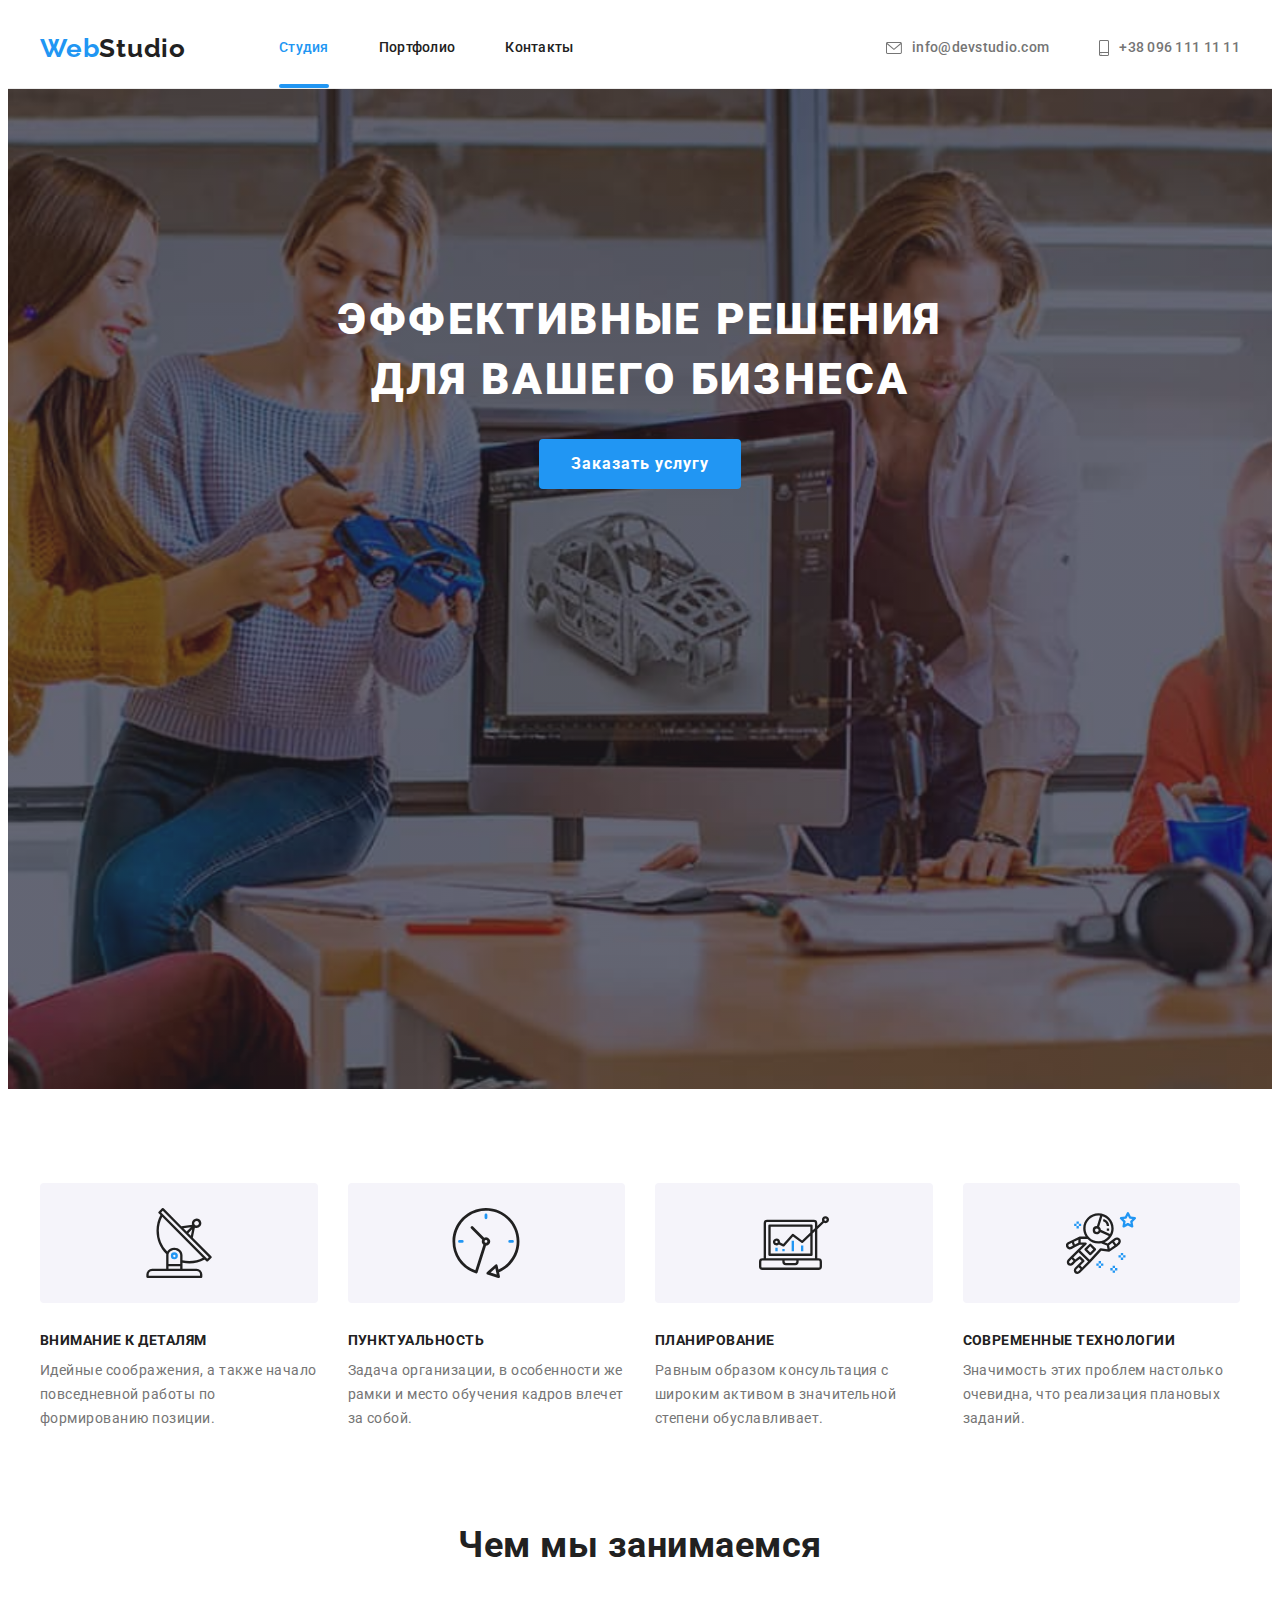
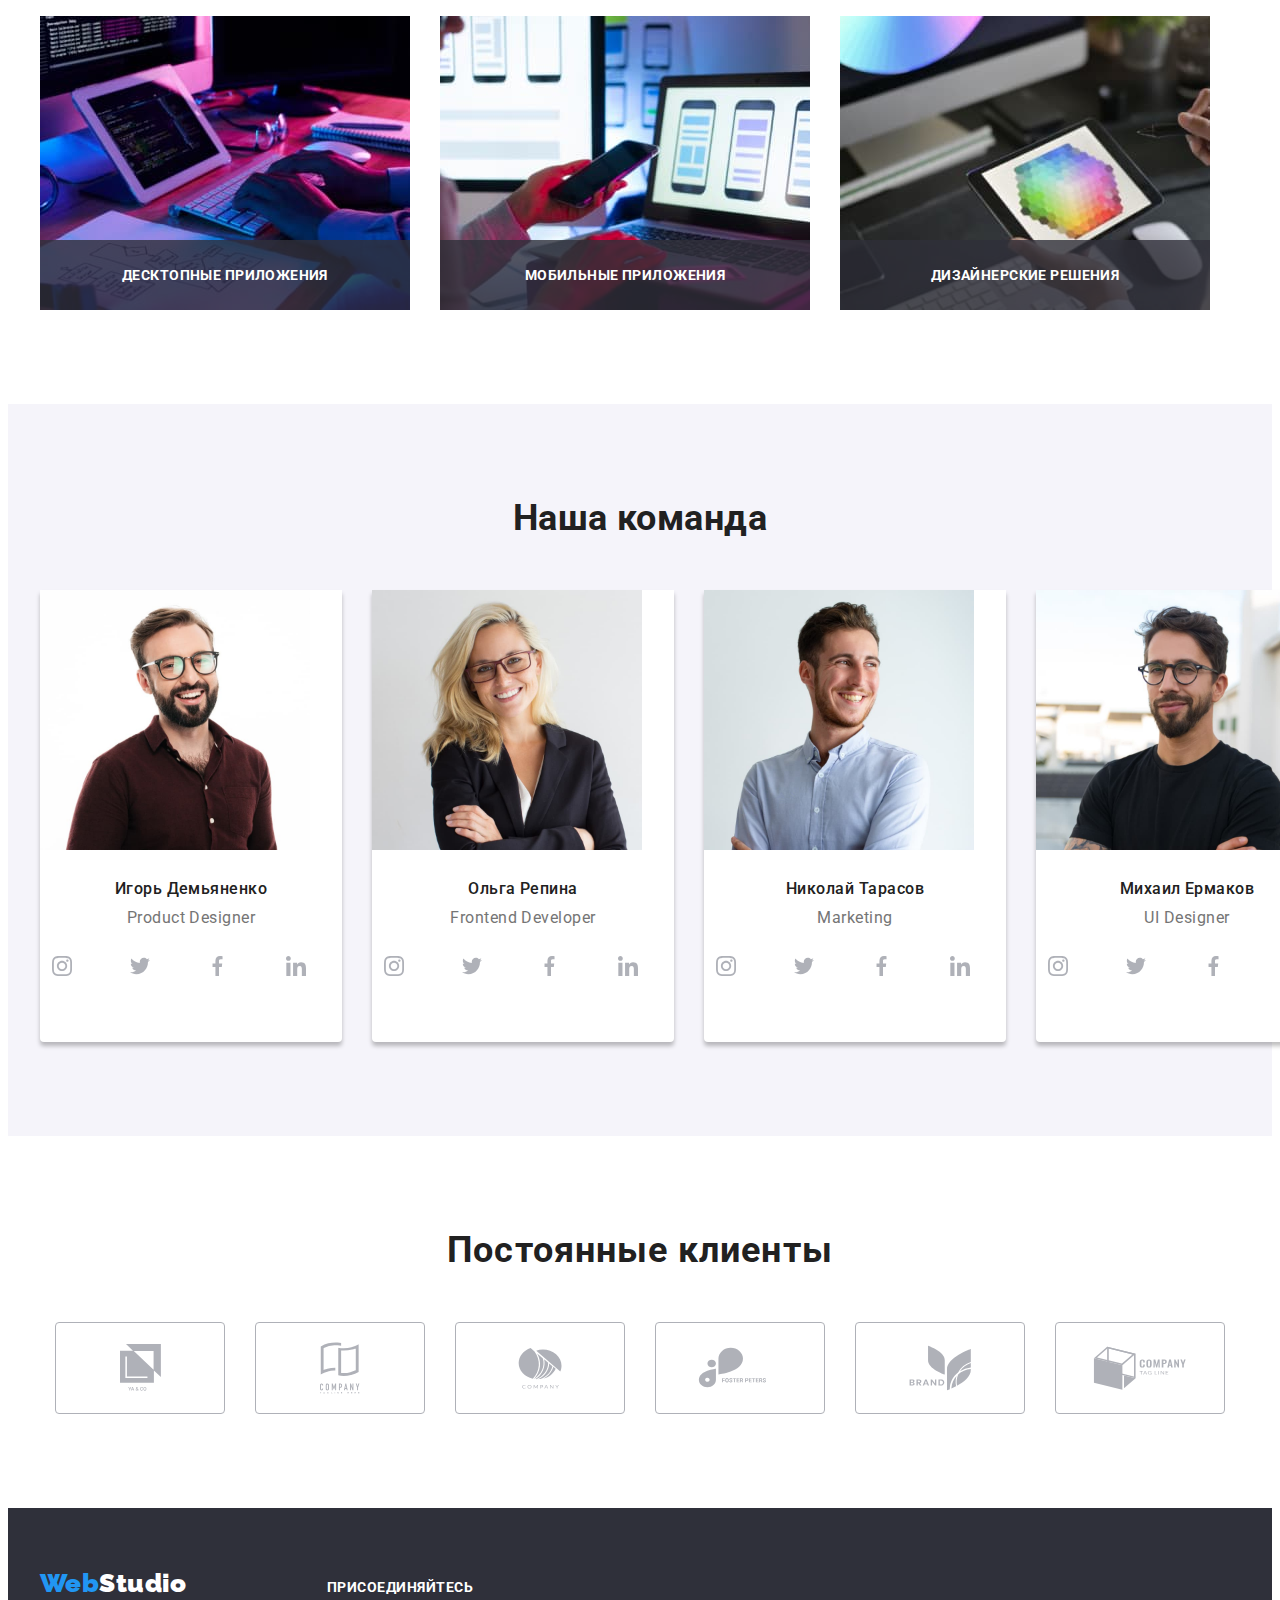
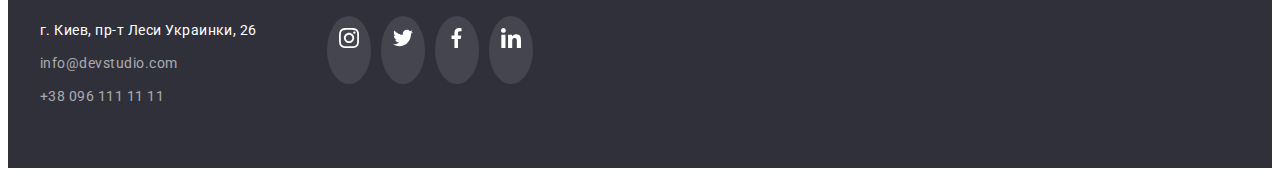
==== index.html @ 56e0e604 "copy" ====
<!DOCTYPE html>
<html lang="ru">
  <head>
    <meta charset="UTF-8" />
    <meta http-equiv="X-UA-Compatible" content="IE=edge" />
    <meta name="viewport" content="width=device-width, initial-scale=1.0" />

    <title>WebStudio</title>
    <link
      href="https://fonts.googleapis.com/css2?family=Raleway:wght@700&family=Roboto:wght@400;500;700;900&display=swap"
      rel="stylesheet"
    />
    <link
      rel="stylesheet"
      href="https://cdnjs.cloudflare.com/ajax/libs/modern-normalize/1.1.0/modern-normalize.min.css"
      integrity="sha512-wpPYUAdjBVSE4KJnH1VR1HeZfpl1ub8YT/NKx4PuQ5NmX2tKuGu6U/JRp5y+Y8XG2tV+wKQpNHVUX03MfMFn9Q=="
      crossorigin="anonymous"
      referrerpolicy="no-referrer"
    />
    <link rel="stylesheet" href="css/styles.css" />
  </head>

  <body>
    <!-- Шапка -->
    <header class="header">
      <div class="container main-nav">
        <nav class="main-nav">
          <a class="logo link" href="/"><span class="logo-color">Web</span>Studio</a>
          <ul class="site-nav list">
            <li class="item"><a href="./index.html" class="link current">Студия</a></li>
            <li class="item"><a href="./portfolio.html" class="link">Портфолио</a></li>
            <li class="item"><a href="/" class="link">Контакты</a></li>
          </ul>
        </nav>
        <ul class="site-contacts list">
          <li class="item">
            <a href="mailto:info@devstudio.com" class="site-contacts link">
              <svg class="icon-link icon" width="16" height="12">
                <use href="./images/sprite.svg#envelope"></use>
              </svg>
              info@devstudio.com
            </a>
          </li>

          <li class="item">
            <a href="tel:+380961111111" class="site-contacts link">
              <svg class="icon-link icon" width="10" height="16">
                <use href="./images/sprite.svg#smartphone"></use>
              </svg>

              +38 096 111 11 11
            </a>
          </li>
        </ul>
      </div>
    </header>
    <main>
      <!-- Герой -->
      <section class="hero">
        <h1 class="hero-title">Эффективные решения для вашего бизнеса</h1>

        <button data-modal-open type="button" class="button primary hero-btn">
          Заказать услугу
        </button>
      </section>
      <!-- Особености -->
      <section class="feature section">
        <div class="container">
          <ul class="features-list list">
            <li class="item">
              <div class="icon-feature">
                <svg class="icon" width="70" height="70">
                  <use href="./images/sprite.svg#antenna"></use>
                </svg>
              </div>
              <h3 class="feature-title">Внимание к деталям</h3>
              <p class="feature-text">
                Идейные соображения, а также начало повседневной работы по формированию позиции.
              </p>
            </li>
            <li class="item">
              <div class="icon-feature">
                <svg class="icon" width="70" height="70">
                  <use href="./images/sprite.svg#clock"></use>
                </svg>
              </div>
              <h3 class="feature-title">Пунктуальность</h3>
              <p class="feature-text">
                Задача организации, в особенности же рамки и место обучения кадров влечет за собой.
              </p>
            </li>
            <li class="item">
              <div class="icon-feature">
                <svg class="icon" width="70" height="70">
                  <use href="./images/sprite.svg#diagram"></use>
                </svg>
              </div>
              <h3 class="feature-title">Планирование</h3>
              <p class="feature-text">
                Равным образом консультация с широким активом в значительной степени обуславливает.
              </p>
            </li>
            <li class="item">
              <div class="icon-feature">
                <svg class="icon" width="70" height="70">
                  <use href="./images/sprite.svg#astronaut"></use>
                </svg>
              </div>
              <h3 class="feature-title">Современные технологии</h3>
              <p class="feature-text">
                Значимость этих проблем настолько очевидна, что реализация плановых заданий.
              </p>
            </li>
          </ul>
        </div>
      </section>
      <!-- Чем мы занимаемся-->
      <section class="prof section no-padding">
        <div class="container">
          <h2 class="prof-title">Чем мы занимаемся</h2>
          <ul class="prof-list list">
            <li class="item">
              <img src="./images/img1.jpg" alt="Программирование" width="370" />
              <p class="label">Десктопные приложения</p>
            </li>
            <li class="item">
              <img src="./images/img2.jpg" alt="Адаптивная верстка" width="370" />
              <p class="label">Мобильные приложения</p>
            </li>
            <li class="item">
              <img src="./images/img3.jpg" alt="Дизайн" width="370" />
              <p class="label">Дизайнерские решения</p>
            </li>
          </ul>
        </div>
      </section>
      <!-- Команда -->
      <section class="team section">
        <div class="container">
          <h2 class="team-title">Наша команда</h2>
          <ul class="team-list list">
            <li class="item">
              <img class="team-img" src="./images/img4.jpg" alt="Игорь Демьяненко" width="270" />
              <div class="team-card">
                <h3 class="team-name">Игорь Демьяненко</h3>
                <p class="team-profession">Product Designer</p>
                <ul class="icon-list list">
                  <li class="team-item">
                    <a href="" class="team-link">
                      <svg class="team-icon" width="20" height="20">
                        <use href="./images/sprite.svg#instagram"></use>
                      </svg>
                    </a>
                  </li>
                  <li class="team-item">
                    <a href="" class="team-link"
                      ><svg class="team-icon" width="20" height="20">
                        <use href="./images/sprite.svg#twitter"></use>
                      </svg>
                    </a>
                  </li>
                  <li class="team-item">
                    <a href="" class="team-link"
                      ><svg class="team-icon" width="20" height="20">
                        <use href="./images/sprite.svg#vector"></use>
                      </svg>
                    </a>
                  </li>
                  <li class="team-item">
                    <a href="" class="team-link">
                      <svg class="team-icon" width="20" height="20">
                        <use href="./images/sprite.svg#linkedin"></use>
                      </svg>
                    </a>
                  </li>
                </ul>
              </div>
            </li>
            <li class="item">
              <img class="team-img" src="./images/img5.jpg" alt="Ольга Репина" width="270" />
              <div class="team-card">
                <h3 class="team-name">Ольга Репина</h3>
                <p class="team-profession">Frontend Developer</p>
                <ul class="icon-list list">
                  <li class="team-item">
                    <a href="" class="team-link">
                      <svg class="team-icon" width="20" height="20">
                        <use href="./images/sprite.svg#instagram"></use>
                      </svg>
                    </a>
                  </li>
                  <li class="team-item">
                    <a href="" class="team-link"
                      ><svg class="team-icon" width="20" height="20">
                        <use href="./images/sprite.svg#twitter"></use>
                      </svg>
                    </a>
                  </li>
                  <li class="team-item">
                    <a href="" class="team-link"
                      ><svg class="team-icon" width="20" height="20">
                        <use href="./images/sprite.svg#vector"></use>
                      </svg>
                    </a>
                  </li>
                  <li class="team-item">
                    <a href="" class="team-link">
                      <svg class="team-icon" width="20" height="20">
                        <use href="./images/sprite.svg#linkedin"></use>
                      </svg>
                    </a>
                  </li>
                </ul>
              </div>
            </li>
            <li class="item">
              <img class="team-img" src="./images/img6.jpg" alt="Николай Тарасов" width="270" />
              <div class="team-card">
                <h3 class="team-name">Николай Тарасов</h3>
                <p class="team-profession">Marketing</p>
                <ul class="icon-list list">
                  <li class="team-item">
                    <a href="" class="team-link"
                      ><svg class="team-icon" width="20" height="20">
                        <use href="./images/sprite.svg#instagram"></use>
                      </svg>
                    </a>
                  </li>
                  <li class="team-item">
                    <a href="" class="team-link"
                      ><svg class="team-icon" width="20" height="20">
                        <use href="./images/sprite.svg#twitter"></use>
                      </svg>
                    </a>
                  </li>
                  <li class="team-item">
                    <a href="" class="team-link"
                      ><svg class="team-icon" width="20" height="20">
                        <use href="./images/sprite.svg#vector"></use>
                      </svg>
                    </a>
                  </li>
                  <li class="team-item">
                    <a href="" class="team-link">
                      <svg class="team-icon" width="20" height="20">
                        <use href="./images/sprite.svg#linkedin"></use>
                      </svg>
                    </a>
                  </li>
                </ul>
              </div>
            </li>
            <li class="item">
              <img class="team-img" src="./images/img7.jpg" alt="Михаил Ермаков" width="270" />
              <div class="team-card">
                <h3 class="team-name">Михаил Ермаков</h3>
                <p class="team-profession">UI Designer</p>
                <ul class="icon-list list">
                  <li class="team-item">
                    <a href="" class="team-link"
                      ><svg class="team-icon" width="20" height="20">
                        <use href="./images/sprite.svg#instagram"></use>
                      </svg>
                    </a>
                  </li>
                  <li class="team-item">
                    <a href="" class="team-link"
                      ><svg class="team-icon" width="20" height="20">
                        <use href="./images/sprite.svg#twitter"></use>
                      </svg>
                    </a>
                  </li>
                  <li class="team-item">
                    <a href="" class="team-link"
                      ><svg class="team-icon" width="20" height="20">
                        <use href="./images/sprite.svg#vector"></use>
                      </svg>
                    </a>
                  </li>
                  <li class="team-item">
                    <a href="" class="team-link">
                      <svg class="team-icon" width="20" height="20">
                        <use href="./images/sprite.svg#linkedin"></use>
                      </svg>
                    </a>
                  </li>
                </ul>
              </div>
            </li>
          </ul>
        </div>
      </section>
      <!-- Постоянные клиенты -->
      <section class="section">
        <h2 class="client-title">Постоянные клиенты</h2>
        <div class="container">
          <ul class="client-list list">
            <li class="client-item">
              <a href="/" class="client-link link">
                <svg class="icon" width="41" height="47">
                  <use href="./images/sprite.svg#group-1"></use>
                </svg>
              </a>
            </li>
            <li class="client-item">
              <a href="/" class="client-link link">
                <svg class="icon" width="40" height="52">
                  <use href="./images/sprite.svg#group-2"></use>
                </svg>
              </a>
            </li>
            <li class="client-item">
              <a href="/" class="client-link link">
                <svg class="icon" width="44" height="42">
                  <use href="./images/sprite.svg#group-3"></use>
                </svg>
              </a>
            </li>
            <li class="client-item">
              <a href="/" class="client-link link">
                <svg class="icon" width="85" height="41">
                  <use href="./images/sprite.svg#group-4"></use>
                </svg>
              </a>
            </li>
            <li class="client-item">
              <a href="/" class="client-link link">
                <svg class="icon" width="63" height="46">
                  <use href="./images/sprite.svg#group-5"></use>
                </svg>
              </a>
            </li>
            <li class="client-item">
              <a href="/" class="client-link link">
                <svg class="icon" width="94" height="44">
                  <use href="./images/sprite.svg#group-6"></use>
                </svg>
              </a>
            </li>
          </ul>
        </div>
      </section>
    </main>
    <!-- Подвал -->
    <footer class="footer">
      <div class="container">
        <div class="address-list">
          <a href="/" class="footer-logo link"><span class="logo-color">Web</span>Studio</a>
          <address class="address">г. Киев, пр-т Леси Украинки, 26</address>
          <ul class="footer-contacts list">
            <li class="item">
              <a href="mailto:info@devstudio.com" class="footer-contacts link"
                >info@devstudio.com</a
              >
            </li>
            <li class="item">
              <a href="tel:+380961111111" class="footer-contacts link">+38 096 111 11 11</a>
            </li>
          </ul>
        </div>
        <div class="social">
          <h2 class="social-title">Присоединяйтесь</h2>
          <ul class="social-icon list">
            <li class="social-item">
              <a href="" class="social-link">
                <svg class="icon" width="20" height="20">
                  <use href="./images/sprite.svg#instagram"></use>
                </svg>
              </a>
            </li>
            <li class="social-item">
              <a href="" class="social-link">
                <svg class="icon" width="20" height="20">
                  <use href="./images/sprite.svg#twitter"></use>
                </svg>
              </a>
            </li>
            <li class="social-item">
              <a href="" class="social-link">
                <svg class="icon" width="20" height="20">
                  <use href="./images/sprite.svg#vector"></use>
                </svg>
              </a>
            </li>
            <li class="social-item">
              <a href="" class="social-link">
                <svg class="icon" width="20" height="20">
                  <use href="./images/sprite.svg#linkedin"></use>
                </svg>
              </a>
            </li>
          </ul>
        </div>
      </div>
    </footer>
    <!-- Модал -->
    <div data-modal class="backdrop is-hidden">
      <div class="modal">
        <svg data-modal-close class="close" width="30" height="30">
          <use href="./images/sprite.svg#close-box"></use>
        </svg>
      </div>
    </div>
    <script src="./js/modal.js"></script>
  </body>
</html>
---- css/styles.css ----
:root {
  --primary-text-color: #212121;
  --text-color: #757575;
  --accent-text-color: #2196f3;
  --accent-white-color: #ffffff;
}
body {
  background-color: var(--accent-white-color);
  color: var(--primary-text-color);
  font-family: Roboto, sans-serif;
  letter-spacing: 0.03em;
}
h1,
h2,
h3,
h4,
h5,
h6,
p,
ul {
  margin-bottom: 0;
  margin-top: 0;
}
img {
  display: block;
  max-width: 100%;
  height: auto;
}
.container {
  margin-left: auto;
  margin-right: auto;
  width: 1200px;
  padding-left: 15px;
  padding-right: 15px;
  /* outline: 2px solid red; */
}
.section {
  padding-top: 94px;
  padding-bottom: 94px;
}
.section.no-padding {
  padding-top: 0;
}
.list {
  list-style: none;
  margin: 0;
  padding: 0;
}
.link {
  text-decoration: none;
}
/* Шапка */

.main-nav {
  display: flex;
  align-items: center;
}

.header {
  letter-spacing: 0.02em;
  font-weight: 500;
  font-size: 14px;
  line-height: 1.14;
  border-bottom: 1px solid #ececec;
}
.logo {
  color: var(--primary-text-color);
  font-family: Raleway, sans-serif;
  letter-spacing: 0.03em;

  font-weight: 700;
  font-size: 26px;
  line-height: 1.19;
}

.logo-color {
  color: var(--accent-text-color);
}
.site-nav {
  display: flex;
  margin-left: 93px;
  transition: color 250ms cubic-bezier(0.4, 0, 0.2, 1);
}
.site-nav .item:not(:last-child) {
  margin-right: 50px;
}
.site-nav .link {
  padding-top: 32px;
  padding-bottom: 32px;
  display: block;
  position: relative;
  transition: color 250ms cubic-bezier(0.4, 0, 0.2, 1);

  color: var(--primary-text-color);
}
.site-nav .link:hover,
.site-nav .link:focus {
  color: var(--accent-text-color);
}

.site-nav .link::after {
  content: '';
  display: block;
  position: absolute;
  bottom: 0;
  width: 100%;
  height: 4px;
  border-radius: 2px;
  background-color: #2196f3;
  opacity: 0;
  transition: opacity 250ms cubic-bezier(0.4, 0, 0.2, 1);
}
.site-nav .link:focus::after,
.site-nav .link:hover::after {
  opacity: 1;
}
.site-nav .current.link::after {
  opacity: 1;
}

.site-contacts {
  display: flex;
  margin-left: auto;
  align-items: center;
  transition: color 250ms cubic-bezier(0.4, 0, 0.2, 1);
}
.site-contacts .item:not(:last-child) {
  margin-right: 50px;
}
.site-contacts .link {
  color: var(--text-color);
}
.site-contacts .link:hover,
.site-contacts .link:focus {
  color: var(--accent-text-color);
}
.site-nav .link.current {
  color: var(--accent-text-color);
}

/* Герой */

.hero {
  padding-top: 200px;
  padding-bottom: 200px;
  background-size: 1600px;
  background-color: #2f303a;

  height: 600px;
  max-width: 1600px;
  margin-left: auto;
  margin-right: auto;
  background-image: linear-gradient(to right, rgba(47, 48, 58, 0.4), rgba(47, 48, 58, 0.4)),
    url('../images/bimg-hero.jpg');
  background-repeat: no-repeat;
  background-size: cover;
  background-position: center;
}
.hero-title {
  width: 696px;
  margin-bottom: 30px;
  text-align: center;
  margin-left: auto;
  margin-right: auto;
  letter-spacing: 0.06em;
  color: var(--accent-white-color);
  font-weight: 900;
  font-size: 44px;
  line-height: 1.37;
  text-transform: uppercase;
}

/* Особености */
.features-list {
  display: flex;
}
.features-list .item {
  flex-basis: calc((100% - 90px) / 4);
}
.features-list .item:not(:last-child) {
  margin-right: 30px;
}
.feature-title {
  margin-top: 0;
  margin-bottom: 10px;
  font-weight: 700;
  font-size: 14px;
  line-height: 1.14;
  text-transform: uppercase;
}
.feature-text {
  margin-bottom: 0;
  margin-top: 0;
  color: var(--text-color);
  font-size: 14px;
  line-height: 1.71;
}
/* чем мы занимаемся */
.prof-list .label {
  font-style: normal;
  font-weight: 700;
  font-size: 14px;
  letter-spacing: 0.03em;
  background-color: rgba(47, 48, 58, 0.8);
  color: #ffffff;
  text-align: center;
  position: absolute;
  text-transform: uppercase;
  bottom: 0px;
  width: 370px;
  line-height: 70px;
}
.prof-list {
  display: flex;
  position: relative;
}
.prof-list .item:not(:last-child) {
  margin-right: 30px;
}

.prof-title {
  margin-top: 0;
  margin-bottom: 50px;
  padding-top: 0;
  font-weight: 700;
  font-size: 36px;
  line-height: 1.16;
  text-align: center;
}

/* Команда */
.team-list {
  display: flex;
}
.team-list .item:not(:last-child) {
  margin-right: 30px;
}
.team-list .item {
  background-color: #ffffff;
  box-shadow: 0px 1px 3px rgba(0, 0, 0, 0.12), 0px 1px 1px rgba(0, 0, 0, 0.14),
    0px 2px 1px rgba(0, 0, 0, 0.2);
  border-radius: 0px 0px 4px 4px;
}
.team {
  background-color: #f5f4fa;
}

.team-title {
  margin-top: 0;
  margin-bottom: 50px;
  font-weight: 700;
  font-size: 36px;
  line-height: 1.16;
  text-align: center;
}
.team-name {
  font-weight: 500;
  font-size: 16px;
  line-height: 1.18;
  margin-bottom: 10px;
  text-align: center;
}
.team-profession {
  color: var(--text-color);
  font-size: 16px;
  line-height: 1.18;
  text-align: center;
}
.team-img {
  margin-top: 0;
}
.team-card {
  padding-bottom: 30px;
  padding-top: 30px;
}
.team-icon {
  transition: fill 250ms cubic-bezier(0.4, 0, 0.2, 1),
    background-color 250ms cubic-bezier(0.4, 0, 0.2, 1);
}
/* Подвал */
.footer {
  background-color: #2f303a;
  padding-bottom: 60px;
  padding-top: 60px;
}
.footer .container {
  align-items: baseline;
  display: flex;
}
.footer-logo {
  display: inline-block;

  margin-bottom: 20px;
  color: var(--accent-white-color);
  font-family: Raleway, sans-serif;
  font-weight: 900;
  font-size: 26px;
  line-height: 1.19;
}
.address {
  margin-bottom: 9px;
  color: var(--accent-white-color);
  font-style: normal;
  font-size: 14px;
  line-height: 1.71;
  cursor: pointer;
  transition: color 250ms cubic-bezier(0.4, 0, 0.2, 1);
}
.address:hover,
.address:focus {
  color: #2196f3;
}
.address-list {
  margin-right: 70px;
}
.footer-contacts .item:not(:last-child) {
  margin-bottom: 9px;
}
.footer-contacts {
  font-size: 14px;
  line-height: 1.71;
  transition: color 250ms cubic-bezier(0.4, 0, 0.2, 1);
}
.footer-contacts .link {
  color: rgba(255, 255, 255, 0.6);
}
.footer-contacts .link:hover,
.footer-contacts .link:focus {
  color: var(--accent-text-color);
}
.social-title {
  margin-top: 0;
  margin-bottom: 20px;
  font-weight: 700;
  font-size: 14px;
  line-height: 1.14;
  text-transform: uppercase;
  color: #ffffff;
}
.social-icon {
  padding-left: 0;
  display: flex;
  justify-content: center;
  margin: 16px auto 0 auto;
}

.social-item:not(:last-child) {
  margin-right: 10px;
}

.social-link {
  display: block;
  padding: 12px;
  background-color: rgba(255, 255, 255, 0.1);
  border-radius: 50%;
  color: #ffffff;
  height: 44px;
  transition: background-color 250ms cubic-bezier(0.4, 0, 0.2, 1);
}
.social-link:hover,
.social-link:focus {
  background-color: #2196f3;
}
/* Постоянные клиенты */
.client-title {
  margin-top: 0;
  margin-bottom: 50px;
  padding-top: 0;
  font-weight: 700;
  font-size: 36px;
  line-height: 1.16;
  text-align: center;
  letter-spacing: 0.03em;
}
/* Кнопки */
.button {
  background-color: var(--accent-text-color);
  color: var(--accent-white-color);
  cursor: pointer;
  font-family: inherit;
  border-radius: 4px;
  padding: 10px 32px;
  display: inline-block;
  min-width: 200px;
  text-align: center;
}
.button.primary {
  background-color: var(--accent-text-color);
  color: var(--accent-white-color);
}
.button.secondary {
  color: var(--primary-text-color);
  background-color: #f5f4fa;
  transition-property: color, border-color, background-color, box-shadow;
  transition-duration: 250ms;
  transition-timing-function: cubic-bezier(0.4, 0, 0.2, 1);
}
.button.secondary:hover {
  background-color: var(--accent-text-color);
  color: #ffffff;
  box-shadow: 0px 3px 1px rgba(0, 0, 0, 0.1), 0px 1px 2px rgba(0, 0, 0, 0.08),
    0px 2px 2px rgba(0, 0, 0, 0.12);
}
.button.secondary:focus {
  background-color: var(--accent-text-color);
  color: #ffffff;
  box-shadow: 0px 3px 1px rgba(0, 0, 0, 0.1), 0px 1px 2px rgba(0, 0, 0, 0.08),
    0px 2px 2px rgba(0, 0, 0, 0.12);
}
.button.hero-btn {
  font-weight: 700;
  font-size: 16px;
  line-height: 1.87;
  display: block;
  align-items: center;
  text-align: center;
  margin: auto;
  letter-spacing: 0.06em;
  border: 0;
}
.button.filter {
  font-weight: 500;
  font-size: 16px;
  line-height: 1.62;
  padding: 6px 22px;
  border-color: #f5f4fa;
  border-radius: 4px;
  border-style: none;
  font-family: inherit;
  min-width: 73px;
}
.b-item:not(:last-child) {
  margin-right: 8px;
}
.b-item {
  display: inline-block;
}
/* Портфолио */
.filter-list {
  padding-left: 0;
  margin-top: 0;
  margin-bottom: 50px;

  display: flex;
  justify-content: center;
  list-style: none;
}

.portfolio-title {
  position: absolute;
  clip: rect(0 0 0 0);
  width: 1px;
  height: 1px;
  margin: -1px;
}
.portfolio-technolology {
  color: var(--text-color);
}
.portfolio-name {
  margin-top: 0;
  margin-bottom: 4px;
  font-style: normal;
  font-weight: 700;
  font-size: 18px;
  line-height: 2;
  letter-spacing: 0.06em;
  color: #212121;
}
.portfolio-technolology {
  font-size: 16px;
  line-height: 1.87;
  margin: 0;
}
.filter-list {
  margin-bottom: 50px;
}
.portfolio-list {
  padding-left: 0;
  margin-top: 0;

  margin-top: -30px;
  margin-left: -30px;

  list-style: none;
  display: flex;
  flex-wrap: wrap;
}
.portfolio-item {
  flex-basis: calc((100% - 90px) / 3);

  margin-top: 30px;
  margin-left: 30px;

  background: #ffffff;
}
.portfolio-link {
  display: block;
  text-decoration: none;
  transition: box-shadow 250ms cubic-bezier(0.4, 0, 0.2, 1);
}
.portfolio-link:hover,
.portfolio-link:focus {
  box-shadow: 0px 1px 1px rgba(0, 0, 0, 0.12), 0px 4px 4px rgba(0, 0, 0, 0.06),
    1px 4px 6px rgba(0, 0, 0, 0.16);
}
.card {
  padding: 20px 24px;
  border-bottom: 1px solid #eeeeee;
  border-left: 1px solid #eeeeee;
  border-right: 1px solid #eeeeee;
}

.portfolio-link .thumb {
  position: relative;
  overflow: hidden;
}
.portfolio-link .thumb-box {
  display: flex;
  align-items: center;
  padding: 0 24px;

  content: '';
  position: absolute;
  bottom: 0;
  height: 100%;
  background: rgba(33, 150, 243, 0.9);
  transform: translateY(101%);
  transition: transform 250ms cubic-bezier(0.4, 0, 0.2, 1);
}
.portfolio-link:focus .thumb-box,
.portfolio-link:hover .thumb-box {
  transform: translateY(0);
}
.portfolio-link .thumb-text {
  font-style: normal;
  font-weight: 400;
  letter-spacing: 0.03em;
  margin: 0;
  font-size: 18px;
  line-height: 1.55;
  color: #ffffff;
}
/* Иконки */
.icon {
  fill: #afb1b8;
  fill: currentColor;
}

.icon-link.icon {
  display: flex;
  padding: 0;
  margin: 0;
  margin-right: 10px;
  fill: currentColor;
}
.icon-feature {
  height: 120px;

  display: flex;
  justify-content: center;
  align-items: center;
  background-color: #f5f4fa;
  margin-bottom: 30px;
  border-radius: 4px;
}
.icon-feature .icon {
  margin: 0;
  padding: 0;
}
.client-link {
  display: flex;
  height: 92px;
  width: 170px;
  border: 1px solid #afb1b8;
  box-sizing: border-box;
  border-radius: 4px;
  justify-content: center;
  align-items: center;
  color: #afb1b8;
  transition: color 250ms cubic-bezier(0.4, 0, 0.2, 1),
    border-color 250ms cubic-bezier(0.4, 0, 0.2, 1);
}
.client-item .client-link:hover,
.client-item .client-link:focus {
  border-color: #2196f3;
  color: #2196f3;
}

.client-item:not(:last-child) {
  margin-right: 30px;
}

.icon-list {
  display: flex;
  justify-content: center;
  padding: 0;
  margin: 28px auto 0 auto;
  color: #2196f3;
}
.client-list {
  display: flex;
  justify-content: center;
  padding: 0;
  margin: 0;
  color: #2196f3;
}

.icon-list {
  display: flex;
  list-style: none;
  padding-left: 0;

  justify-content: center;
  margin: 16px auto 0 auto;
}

.team-item:not(:last-child) {
  margin-right: 10px;
}
.team-list .item {
  box-shadow: 0px 4px 4px rgba(0, 0, 0, 0.25);
}
.team-link {
  width: 44px;
  height: 44px;
  border-radius: 50%;
  display: block;
  padding: 12px;
  fill: #afb1b8;
  transition: color 250ms cubic-bezier(0.4, 0, 0.2, 1),
    background-color 250ms cubic-bezier(0.4, 0, 0.2, 1);
}
.team-link:hover,
.team-link:focus {
  background-color: #2196f3;
  fill: #ffffff;
}
/* Модал */
.backdrop {
  position: fixed;
  top: 0;
  left: 0;
  width: 100%;
  height: 100%;
  background: rgba(0, 0, 0, 0.2);
  opacity: 1;
  visibility: visible;
  transition: opacity 250ms cubic-bezier(0.4, 0, 0.2, 1),
    visibility 250ms cubic-bezier(0.4, 0, 0.2, 1);
}
.backdrop.is-hidden {
  opacity: 0;
  pointer-events: none;
  visibility: hidden;
}
.modal {
  position: absolute;
  top: 50%;
  left: 50%;
  transform: translate(-50%, -50%);

  width: 528px;
  height: 581px;

  background: #ffffff;
  box-shadow: 0px 1px 3px rgba(0, 0, 0, 0.12), 0px 1px 1px rgba(0, 0, 0, 0.14),
    0px 2px 1px rgba(0, 0, 0, 0.2);
  border-radius: 4px;
  transition: transform 250ms cubic-bezier(0.4, 0, 0.2, 1);
}
.close {
  position: absolute;
  top: 7px;
  right: 8px;
}
/* Основоной цвет текста  #212121*/
/* Вторичный цвет текста #757575 */
/* акцент  #2196F3 */
/* белый #FFFFFF */
/* цвет в футуре rgba(255, 255, 255, 0.6) */
/* вторичный цвет фона #F5F4FA */ ;
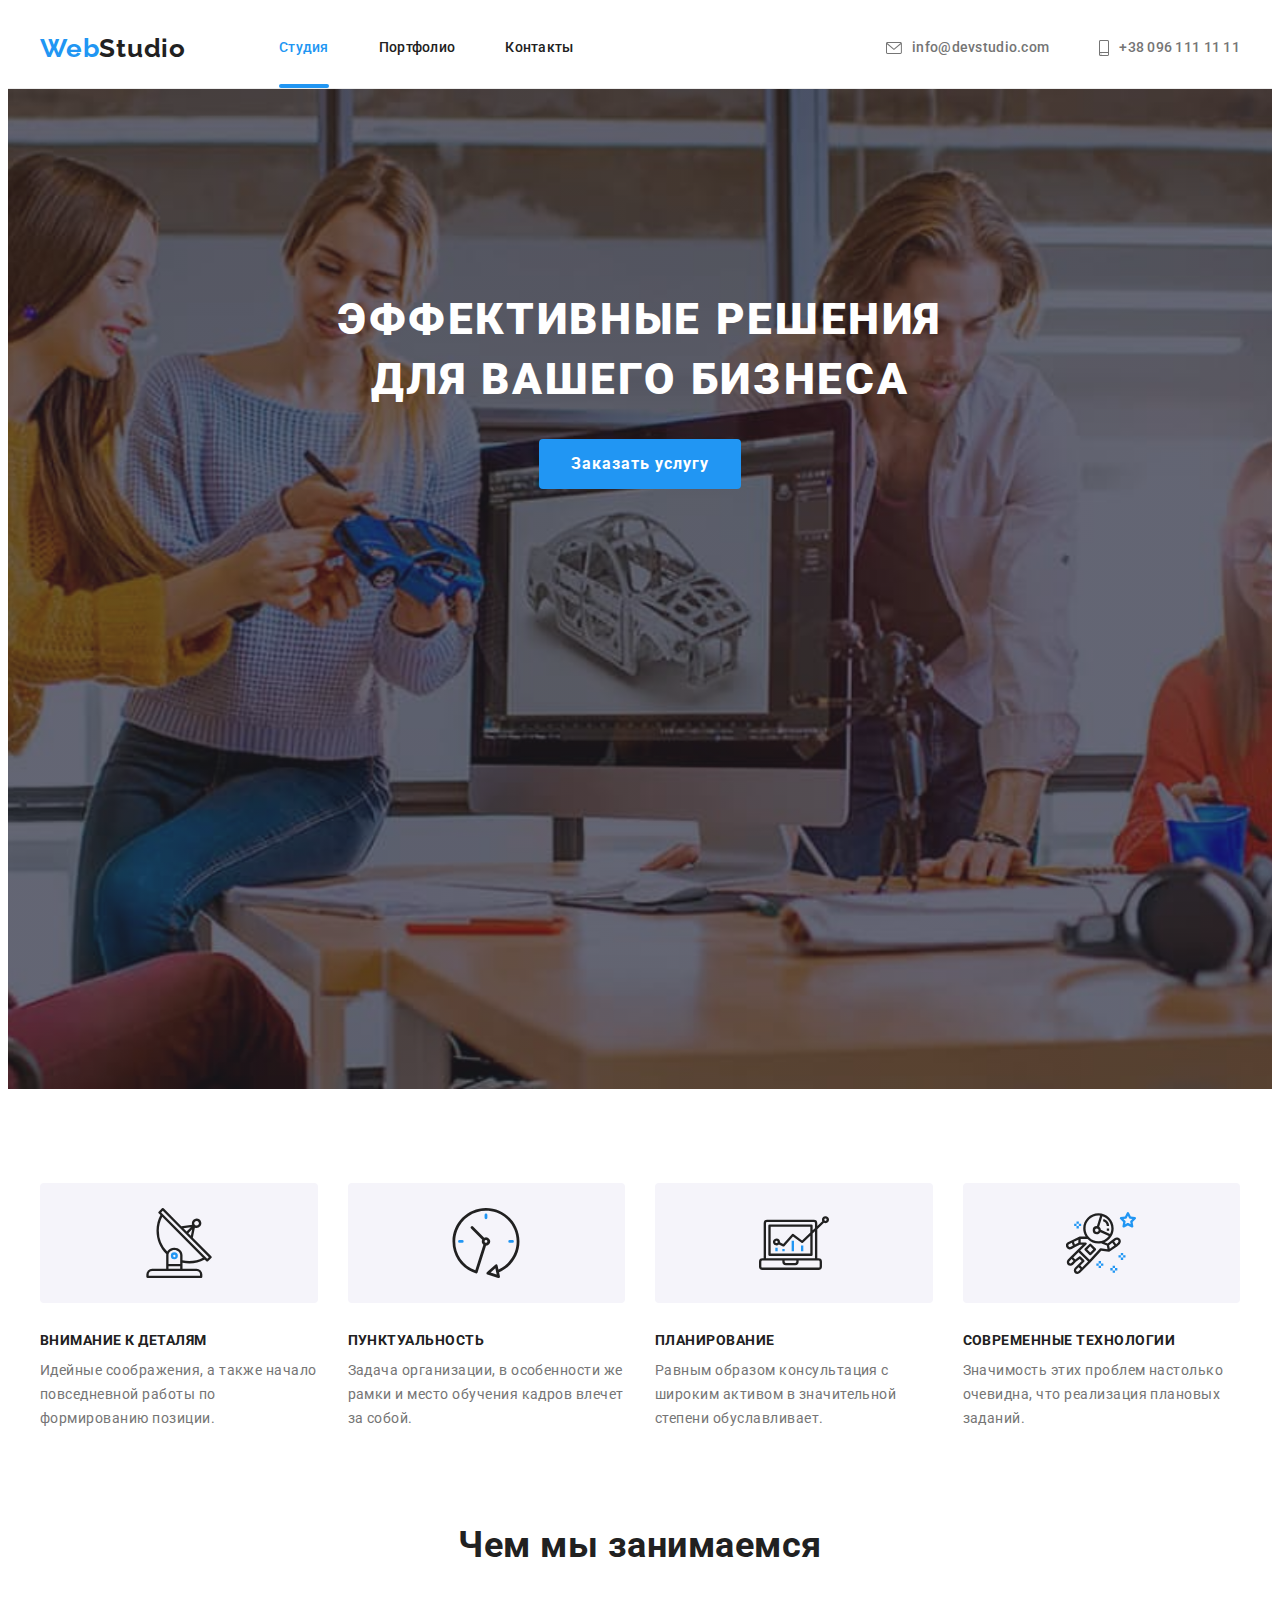
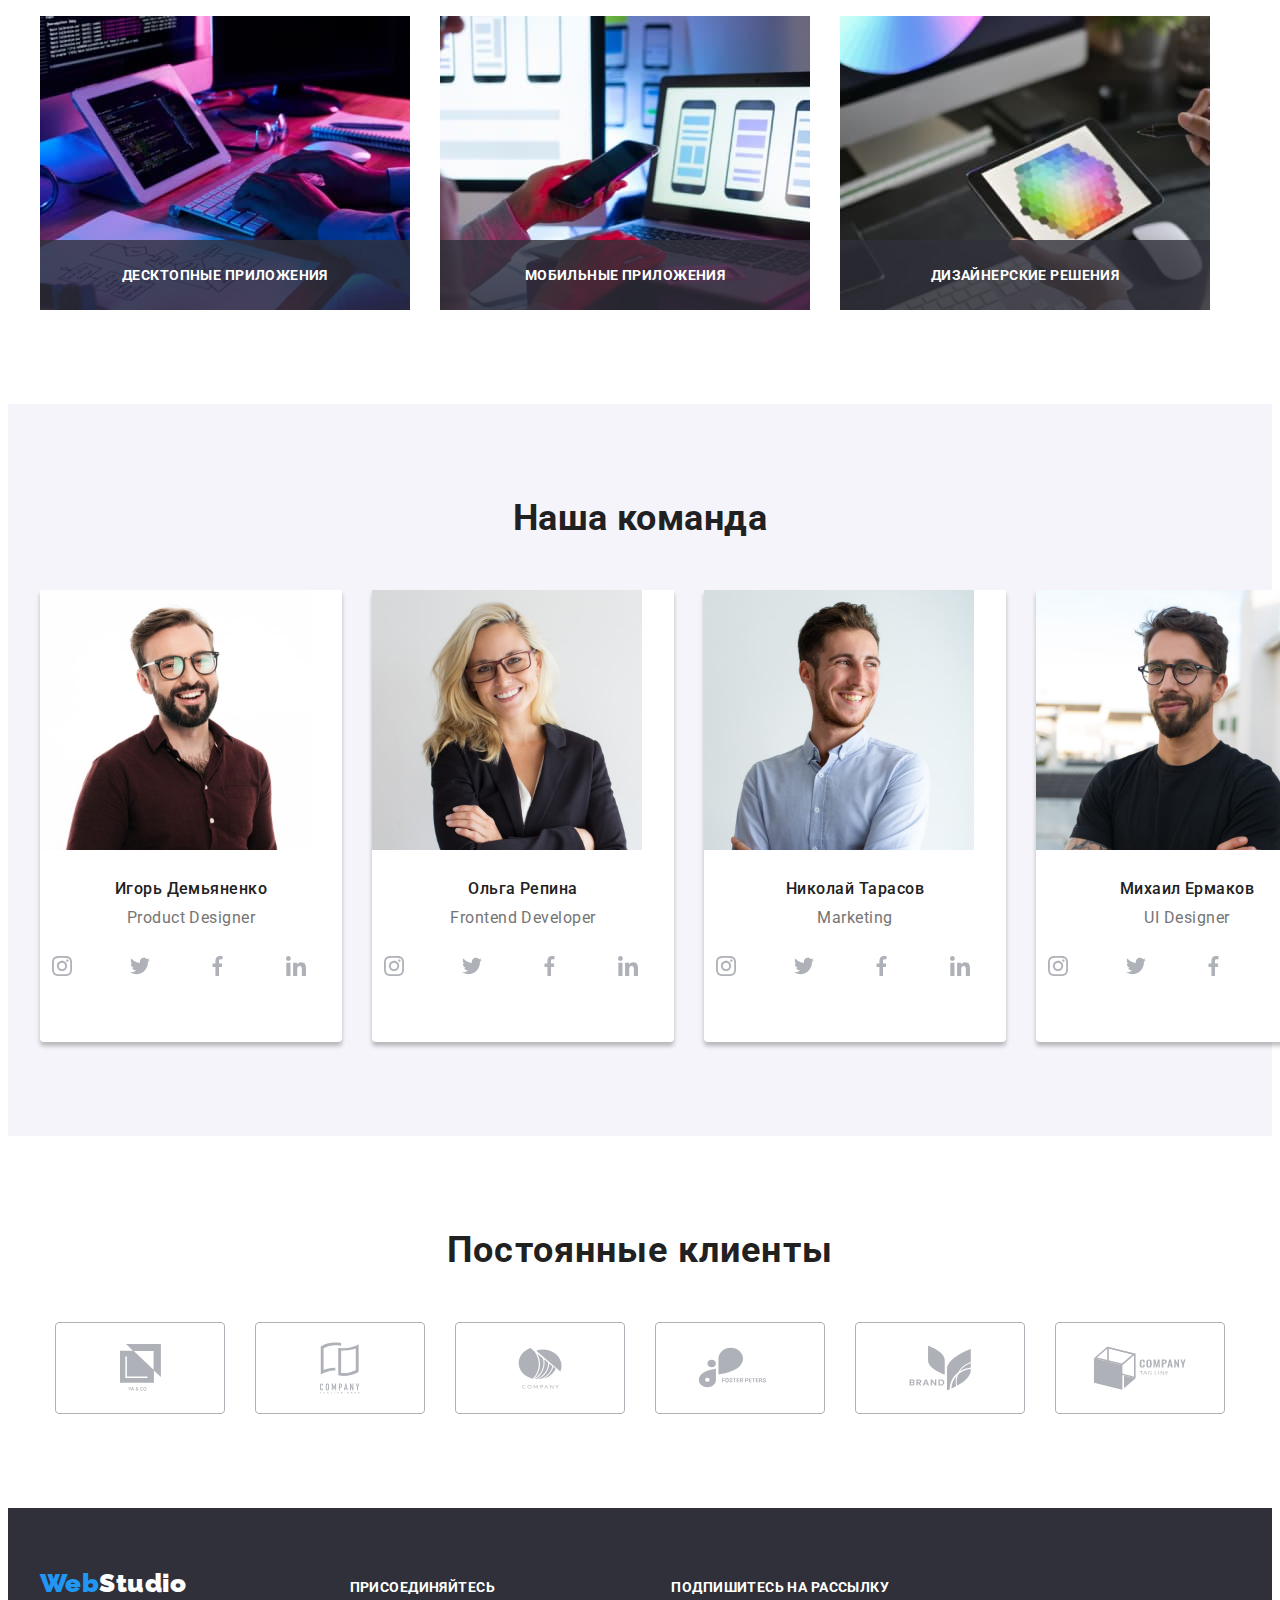
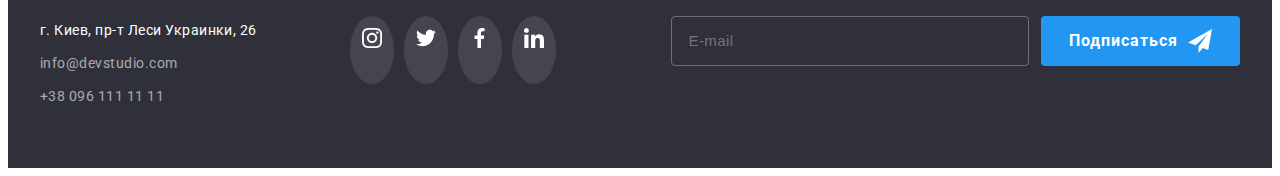
==== commit 146af9ad: "edit" ====
--- a/index.html
+++ b/index.html
@@ -350,8 +350,8 @@
           <ul class="footer-contacts list">
             <li class="item">
               <a href="mailto:info@devstudio.com" class="footer-contacts link"
-                >info@devstudio.com</a
-              >
+                >info@devstudio.com
+              </a>
             </li>
             <li class="item">
               <a href="tel:+380961111111" class="footer-contacts link">+38 096 111 11 11</a>
@@ -391,16 +391,88 @@
             </li>
           </ul>
         </div>
+        <!-- Подвал форм -->
+        <form class="form-subscribe">
+          <label class="form-label">
+            <span class="label-text">Подпишитесь на рассылку</span>
+            <input type="email" class="form-input" name="subscribe" placeholder="E-mail" />
+          </label>
+          <button class="form-button" type="submit">
+            Подписаться
+            <svg class="icon-button" width="24" height="24">
+              <use href="./images/sprite.svg#send"></use>
+            </svg>
+          </button>
+        </form>
       </div>
     </footer>
     <!-- Модал -->
     <div data-modal class="backdrop is-hidden">
       <div class="modal">
-        <svg data-modal-close class="close" width="30" height="30">
-          <use href="./images/sprite.svg#close-box"></use>
-        </svg>
+        <button data-modal-close class="close">
+          <svg width="30" height="30">
+            <use href="./images/sprite.svg#close-box"></use>
+          </svg>
+        </button>
+        <form class="form">
+          <h2 class="modal-title">Оставьте свои данные, мы вам перезвоним</h2>
+
+          <div class="form-group">
+            <label for="name" class="form-label">Имя</label>
+            <span class="input-svg">
+              <input class="form-input" type="text" name="name" id="name" />
+              <svg class="form-icon" width="18" height="18">
+                <use href="./images/sprite.svg#form-person"></use>
+              </svg>
+            </span>
+          </div>
+
+          <div class="form-group">
+            <label for="tel" class="form-label">Телефон</label>
+            <span class="input-svg">
+              <input class="form-input" type="tel" name="tel" id="tel" />
+              <svg class="form-icon" width="18" height="18">
+                <use href="./images/sprite.svg#form-phone"></use>
+              </svg>
+            </span>
+          </div>
+
+          <div class="form-group">
+            <label for="mail" class="form-label">Почта</label>
+            <span class="input-svg">
+              <input class="form-input" type="email" name="mail" id="mail" />
+              <svg class="form-icon" width="18" height="18">
+                <use href="./images/sprite.svg#form-email"></use>
+              </svg>
+            </span>
+          </div>
+
+          <div class="form-group">
+            <label for="coment" class="form-label">Комментарий</label>
+            <textarea
+              class="textarea"
+              name="coment"
+              id="coment"
+              rows="8"
+              placeholder="Введите текст"
+            ></textarea>
+          </div>
+
+          <label class="checkbox-label">
+            <input type="checkbox" name="policy" value="accept" class="checkbox" />
+            <svg class="checkbox-icon" width="16" height="15">
+              <use href="./images/sprite.svg#checkbox"></use>
+            </svg>
+            <span class="checkbox-text"
+              >Соглашаюсь с рассылкой и принимаю
+              <a class="policy" href="">Условия договора</a>
+            </span>
+          </label>
+          <button class="button sumbit-button" type="submit">Отправить</button>
+        </form>
       </div>
     </div>
+
     <script src="./js/modal.js"></script>
   </body>
 </html>
--- a/css/styles.css
+++ b/css/styles.css
@@ -286,6 +286,7 @@
 .footer .container {
   align-items: baseline;
   display: flex;
+  justify-content: space-between;
 }
 .footer-logo {
   display: inline-block;
@@ -332,6 +333,7 @@
   margin-top: 0;
   margin-bottom: 20px;
   font-weight: 700;
+  letter-spacing: 0.03em;
   font-size: 14px;
   line-height: 1.14;
   text-transform: uppercase;
@@ -360,6 +362,75 @@
 .social-link:hover,
 .social-link:focus {
   background-color: #2196f3;
+}
+/* Подвал форм */
+
+.form-subscribe {
+  display: flex;
+  align-items: flex-end;
+  margin: 0;
+  margin-left: 93px;
+}
+.form-subscribe .form-label {
+  display: flex;
+  flex-direction: column;
+  margin: 0;
+}
+.form-subscribe .label-text {
+  margin-bottom: 20px;
+  letter-spacing: 0.03em;
+  font-weight: 700;
+  font-size: 14px;
+  line-height: 1.14;
+  text-transform: uppercase;
+
+  color: #fff;
+}
+.form-subscribe .form-input {
+  font-size: 15px;
+  line-height: 1.25;
+  letter-spacing: 0.03em;
+  color: rgba(255, 255, 255, 0.6);
+  display: inline-block;
+  width: 358px;
+  padding: 15px 16px;
+  box-sizing: border-box;
+  border: 1px solid #ffffff4d;
+  border-radius: 4px;
+  margin: 0;
+  background-color: inherit;
+  transition: border-color 250ms cubic-bezier(0.4, 0, 0.2, 1);
+}
+.form-subscribe .form-input:focus-visible {
+  outline: none;
+  border-color: #2196f3;
+}
+.form-subscribe .form-button {
+  padding: 10px 28px;
+  margin-left: 12px;
+  border-radius: 4px;
+  border-color: #2196f3;
+  border-style: none;
+  display: flex;
+  align-items: center;
+  cursor: pointer;
+  font-family: inherit;
+  color: #fff;
+  background-color: #2196f3;
+  font-weight: 700;
+  font-size: 16px;
+  line-height: 1.9;
+  letter-spacing: 0.06em;
+  transition: transform 250ms cubic-bezier(0.4, 0, 0.2, 1);
+  transition: background-color 250ms cubic-bezier(0.4, 0, 0.2, 1);
+}
+.form-subscribe .button:focus,
+.form-subscribe .button:hover {
+  background-color: #188ce8;
+}
+.form-subscribe .icon-button {
+  margin-left: 10px;
+  fill: currentColor;
 }
 /* Постоянные клиенты */
 .client-title {
@@ -669,9 +740,155 @@
   transition: transform 250ms cubic-bezier(0.4, 0, 0.2, 1);
 }
 .close {
+  background-color: transparent;
+  padding: 0;
+  border: none;
   position: absolute;
-  top: 7px;
+  top: 8px;
   right: 8px;
+  cursor: pointer;
+  fill: #000000;
+  transition: fill 250ms cubic-bezier(0.4, 0, 0.2, 1);
+}
+.close:hover,
+.close::after {
+  outline: none;
+  fill: #2196f3;
+}
+.modal-title {
+  margin-bottom: 12px;
+
+  font-style: normal;
+  font-weight: 700;
+  font-size: 20px;
+  line-height: 1.15;
+  text-align: center;
+  letter-spacing: 0.03em;
+}
+.form {
+  width: 100%;
+  height: 100%;
+  padding: 40px;
+}
+.form-group {
+  display: flex;
+  flex-direction: column;
+  margin-bottom: 10px;
+}
+
+.form-group .textarea {
+  display: block;
+  resize: none;
+  padding-left: 16px;
+  height: 120px;
+}
+.form-group:nth-child(5) {
+  margin-bottom: 20px;
+}
+.textarea::placeholder {
+  font-style: normal;
+  font-weight: 400;
+  font-size: 12px;
+  line-height: 1.16;
+  letter-spacing: 0.01em;
+
+  color: rgba(117, 117, 117, 0.5);
+}
+.form-label {
+  margin-bottom: 4px;
+
+  font-style: normal;
+  font-weight: 400;
+  font-size: 12px;
+  line-height: 1.16;
+  letter-spacing: 0.01em;
+  color: #757575;
+}
+.form-input,
+.textarea {
+  margin: 0;
+  padding: 10px 10px 10px 40px;
+  border: 1px solid rgba(33, 33, 33, 0.2);
+  border-radius: 4px;
+  width: 100%;
+  transition: border-color 250ms cubic-bezier(0.4, 0, 0.2, 1);
+}
+.modal .form-input:focus-visible + .form-icon {
+  fill: #2196f3;
+}
+.form-input {
+  display: block;
+}
+.button.sumbit-button {
+  font-weight: 700;
+  font-size: 16px;
+  line-height: 1.87;
+  display: block;
+  align-items: center;
+  text-align: center;
+  margin: auto;
+  letter-spacing: 0.06em;
+  border: 0;
+  box-shadow: 0px 4px 4px rgba(0, 0, 0, 0.15);
+}
+
+.modal .form-icon {
+  position: absolute;
+  top: 50%;
+  left: 12px;
+  transform: translateY(-50%);
+  cursor: text;
+  fill: #000000;
+  transition: border-color 250ms cubic-bezier(0.4, 0, 0.2, 1);
+  transition: fill 250ms cubic-bezier(0.4, 0, 0.2, 1);
+}
+.input-svg {
+  position: relative;
+  display: block;
+}
+
+.modal .form-input:focus-visible,
+.modal .textarea:focus-visible {
+  outline: none;
+  border-color: #2196f3;
+}
+.checkbox-text {
+  font-size: 14px;
+  line-height: 1.71;
+  letter-spacing: 0.03em;
+  color: #757575;
+}
+.modal .checkbox-label {
+  display: flex;
+  align-items: center;
+  justify-content: center;
+  margin-bottom: 30px;
+  cursor: pointer;
+}
+.modal .checkbox {
+  -webkit-appearance: none;
+  -moz-appearance: none;
+  appearance: none;
+  position: absolute;
+}
+.modal .checkbox-icon {
+  margin-right: 7px;
+  padding-bottom: 2px;
+  box-sizing: content-box;
+  stroke: #000000;
+  fill: transparent;
+  transition: fill 250ms cubic-bezier(0.4, 0, 0.2, 1), stroke 250ms cubic-bezier(0.4, 0, 0.2, 1);
+}
+.modal .checkbox:hover + .checkbox-icon,
+.modal .checkbox:focus + .checkbox-icon {
+  stroke: #2196f3;
+}
+.modal .checkbox:checked + .checkbox-icon {
+  stroke: #2196f3;
+  fill: #2196f3;
+}
+.modal .policy {
+  color: #2196f3;
 }
 /* Основоной цвет текста  #212121*/
 /* Вторичный цвет текста #757575 */
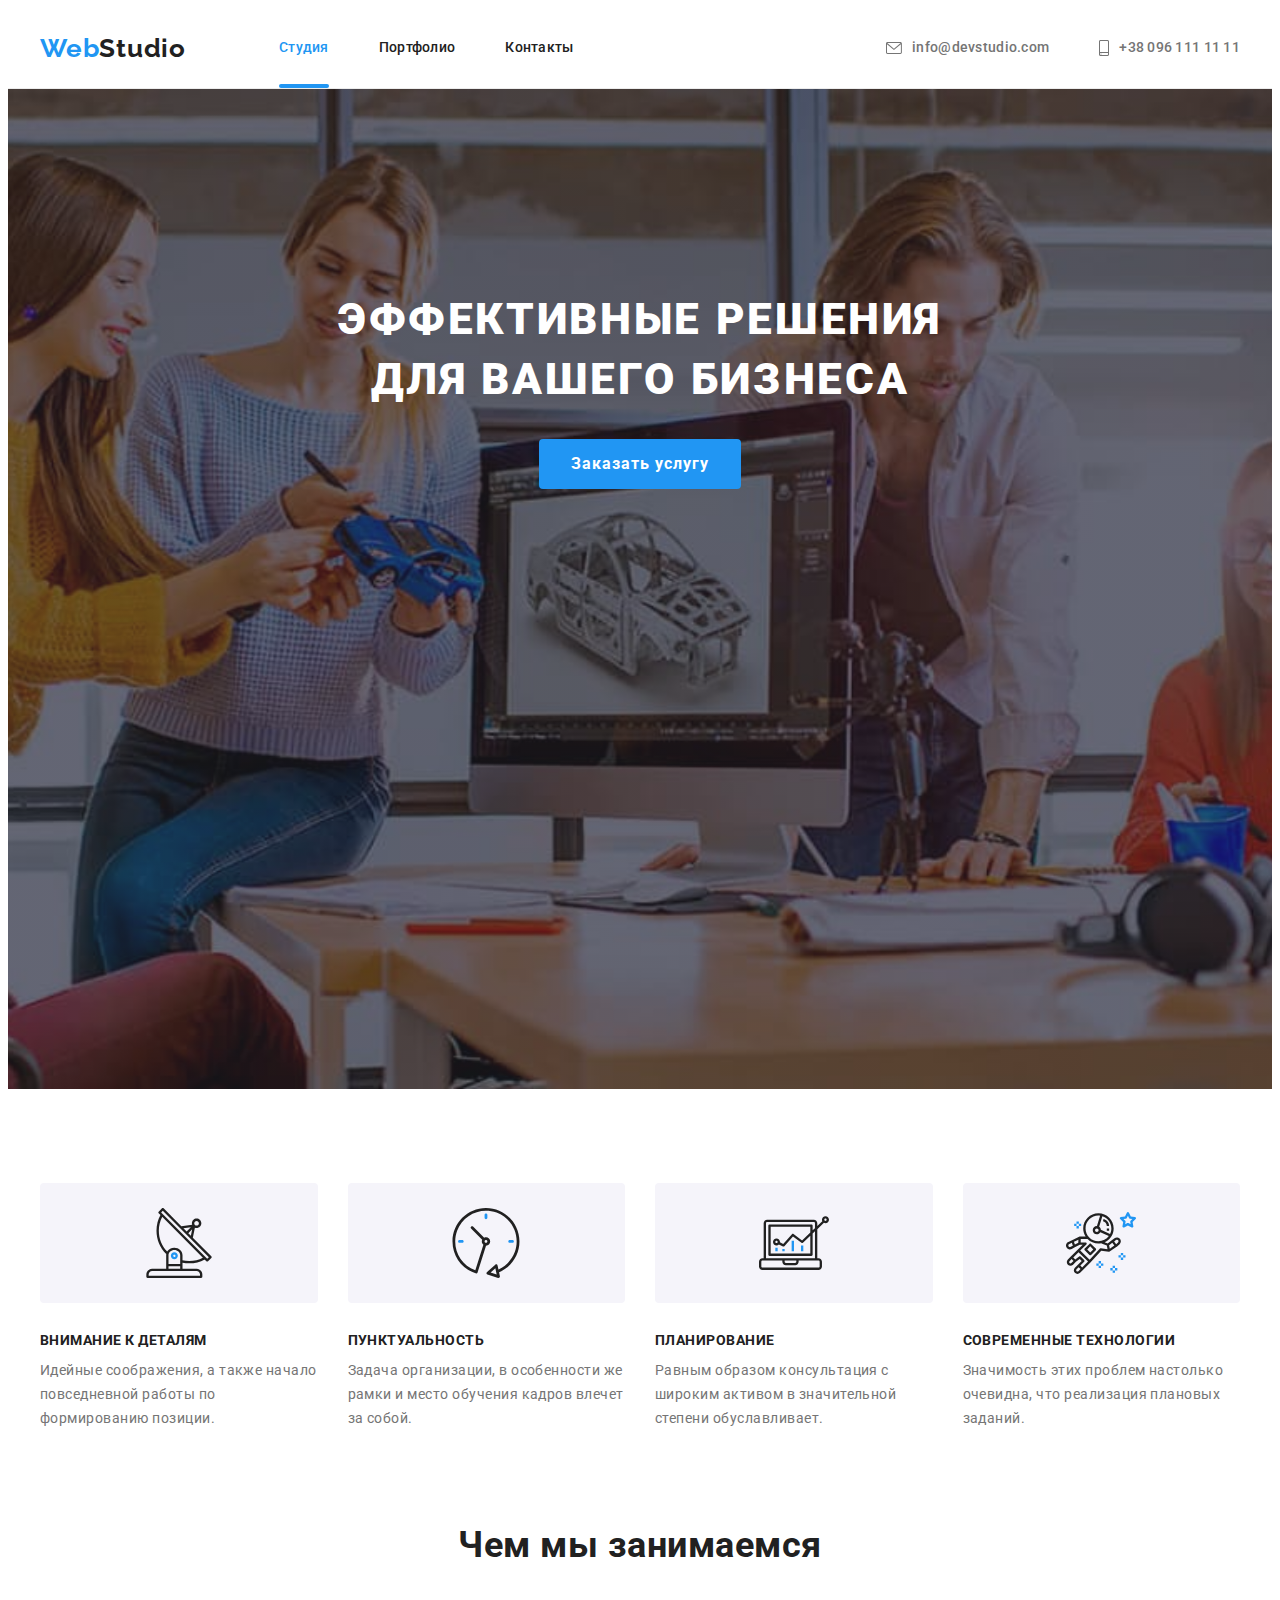
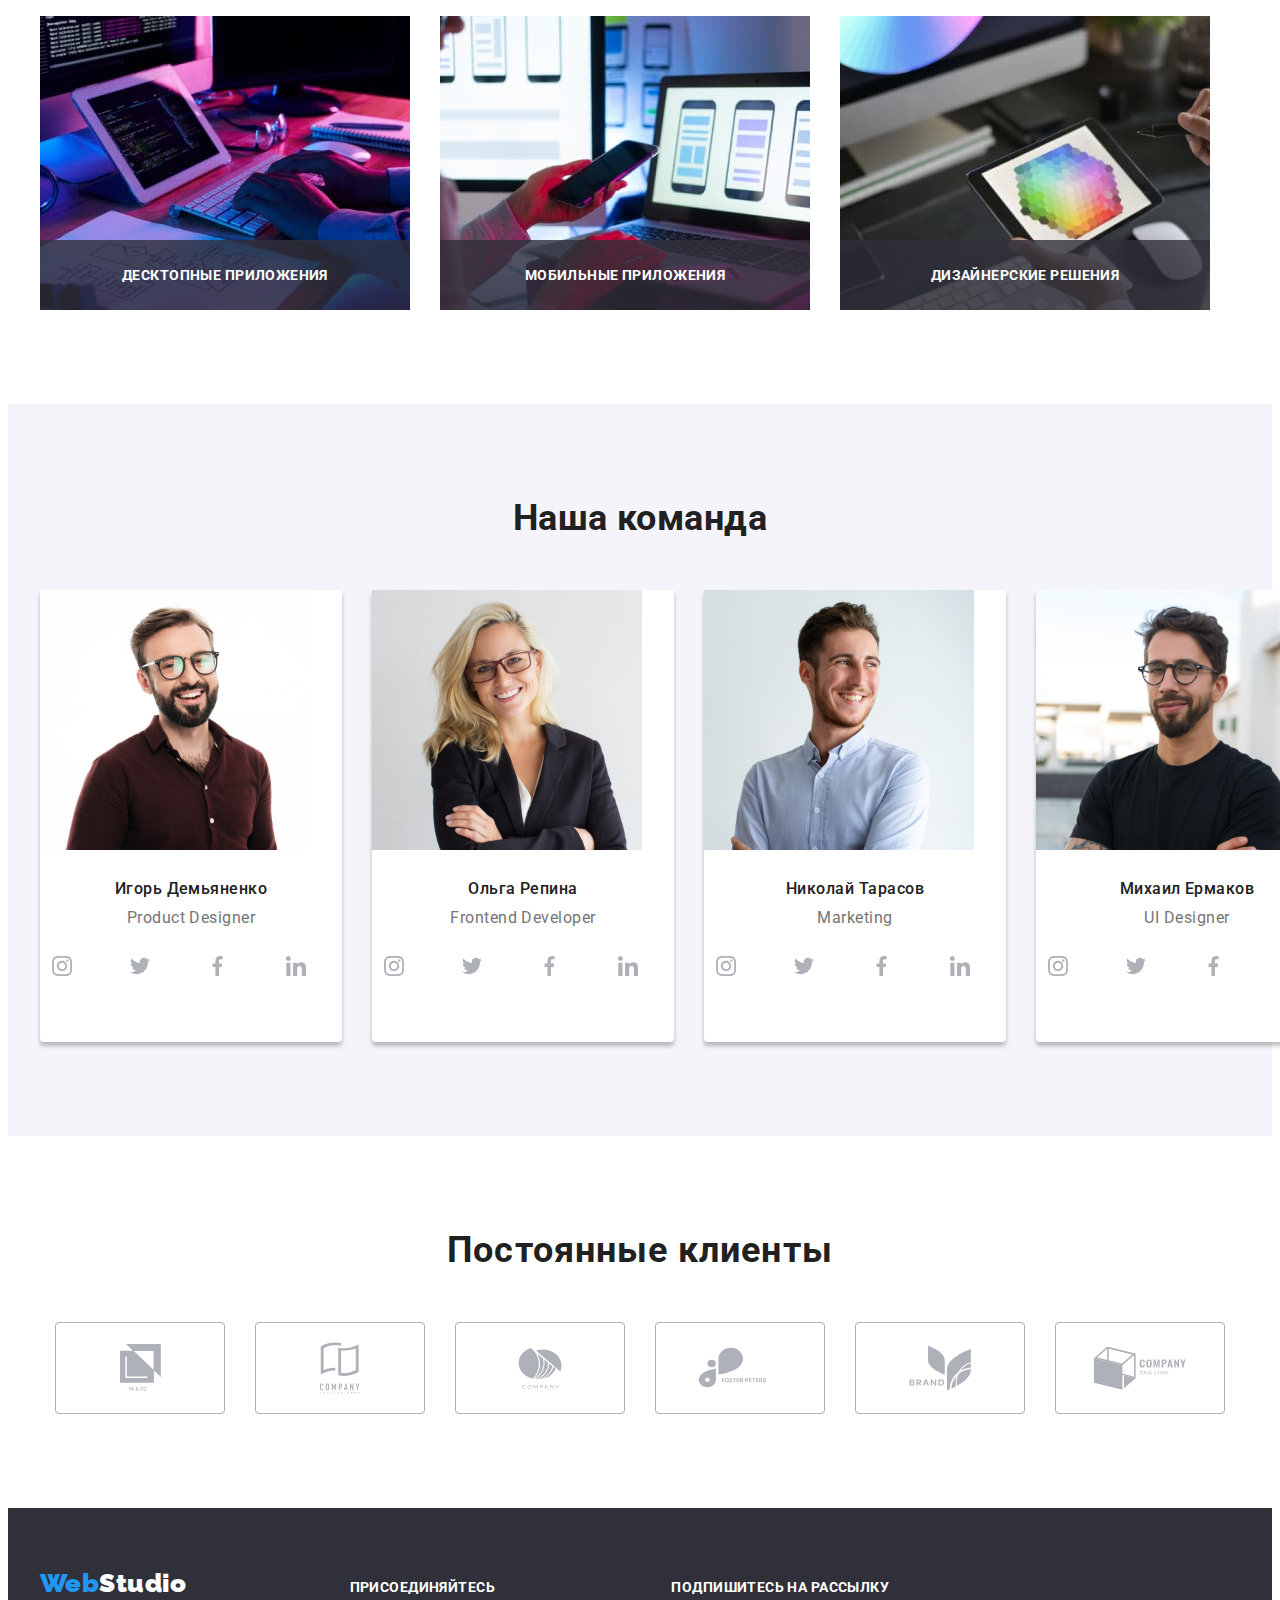
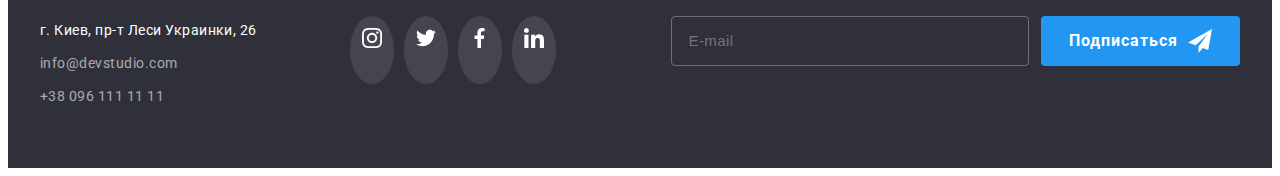
==== commit 396a64af: "icons" ====
--- a/index.html
+++ b/index.html
@@ -36,7 +36,7 @@
           <li class="item">
             <a href="mailto:info@devstudio.com" class="site-contacts link">
               <svg class="icon-link icon" width="16" height="12">
-                <use href="./images/sprite.svg#envelope"></use>
+                <use href="./images/icons.svg#envelope"></use>
               </svg>
               info@devstudio.com
             </a>
@@ -45,7 +45,7 @@
           <li class="item">
             <a href="tel:+380961111111" class="site-contacts link">
               <svg class="icon-link icon" width="10" height="16">
-                <use href="./images/sprite.svg#smartphone"></use>
+                <use href="./images/icons.svg#smartphone"></use>
               </svg>
 
               +38 096 111 11 11
@@ -70,7 +70,7 @@
             <li class="item">
               <div class="icon-feature">
                 <svg class="icon" width="70" height="70">
-                  <use href="./images/sprite.svg#antenna"></use>
+                  <use href="./images/icons.svg#antenna"></use>
                 </svg>
               </div>
               <h3 class="feature-title">Внимание к деталям</h3>
@@ -81,7 +81,7 @@
             <li class="item">
               <div class="icon-feature">
                 <svg class="icon" width="70" height="70">
-                  <use href="./images/sprite.svg#clock"></use>
+                  <use href="./images/icons.svg#clock"></use>
                 </svg>
               </div>
               <h3 class="feature-title">Пунктуальность</h3>
@@ -92,7 +92,7 @@
             <li class="item">
               <div class="icon-feature">
                 <svg class="icon" width="70" height="70">
-                  <use href="./images/sprite.svg#diagram"></use>
+                  <use href="./images/icons.svg#diagram"></use>
                 </svg>
               </div>
               <h3 class="feature-title">Планирование</h3>
@@ -103,7 +103,7 @@
             <li class="item">
               <div class="icon-feature">
                 <svg class="icon" width="70" height="70">
-                  <use href="./images/sprite.svg#astronaut"></use>
+                  <use href="./images/icons.svg#astronaut"></use>
                 </svg>
               </div>
               <h3 class="feature-title">Современные технологии</h3>
@@ -148,28 +148,28 @@
                   <li class="team-item">
                     <a href="" class="team-link">
                       <svg class="team-icon" width="20" height="20">
-                        <use href="./images/sprite.svg#instagram"></use>
-                      </svg>
-                    </a>
-                  </li>
-                  <li class="team-item">
-                    <a href="" class="team-link"
-                      ><svg class="team-icon" width="20" height="20">
-                        <use href="./images/sprite.svg#twitter"></use>
-                      </svg>
-                    </a>
-                  </li>
-                  <li class="team-item">
-                    <a href="" class="team-link"
-                      ><svg class="team-icon" width="20" height="20">
-                        <use href="./images/sprite.svg#vector"></use>
-                      </svg>
-                    </a>
-                  </li>
-                  <li class="team-item">
-                    <a href="" class="team-link">
-                      <svg class="team-icon" width="20" height="20">
-                        <use href="./images/sprite.svg#linkedin"></use>
+                        <use href="./images/icons.svg#instagram"></use>
+                      </svg>
+                    </a>
+                  </li>
+                  <li class="team-item">
+                    <a href="" class="team-link"
+                      ><svg class="team-icon" width="20" height="20">
+                        <use href="./images/icons.svg#twitter"></use>
+                      </svg>
+                    </a>
+                  </li>
+                  <li class="team-item">
+                    <a href="" class="team-link"
+                      ><svg class="team-icon" width="20" height="20">
+                        <use href="./images/icons.svg#vector"></use>
+                      </svg>
+                    </a>
+                  </li>
+                  <li class="team-item">
+                    <a href="" class="team-link">
+                      <svg class="team-icon" width="20" height="20">
+                        <use href="./images/icons.svg#linkedin"></use>
                       </svg>
                     </a>
                   </li>
@@ -185,28 +185,28 @@
                   <li class="team-item">
                     <a href="" class="team-link">
                       <svg class="team-icon" width="20" height="20">
-                        <use href="./images/sprite.svg#instagram"></use>
-                      </svg>
-                    </a>
-                  </li>
-                  <li class="team-item">
-                    <a href="" class="team-link"
-                      ><svg class="team-icon" width="20" height="20">
-                        <use href="./images/sprite.svg#twitter"></use>
-                      </svg>
-                    </a>
-                  </li>
-                  <li class="team-item">
-                    <a href="" class="team-link"
-                      ><svg class="team-icon" width="20" height="20">
-                        <use href="./images/sprite.svg#vector"></use>
-                      </svg>
-                    </a>
-                  </li>
-                  <li class="team-item">
-                    <a href="" class="team-link">
-                      <svg class="team-icon" width="20" height="20">
-                        <use href="./images/sprite.svg#linkedin"></use>
+                        <use href="./images/icons.svg#instagram"></use>
+                      </svg>
+                    </a>
+                  </li>
+                  <li class="team-item">
+                    <a href="" class="team-link"
+                      ><svg class="team-icon" width="20" height="20">
+                        <use href="./images/icons.svg#twitter"></use>
+                      </svg>
+                    </a>
+                  </li>
+                  <li class="team-item">
+                    <a href="" class="team-link"
+                      ><svg class="team-icon" width="20" height="20">
+                        <use href="./images/icons.svg#vector"></use>
+                      </svg>
+                    </a>
+                  </li>
+                  <li class="team-item">
+                    <a href="" class="team-link">
+                      <svg class="team-icon" width="20" height="20">
+                        <use href="./images/icons.svg#linkedin"></use>
                       </svg>
                     </a>
                   </li>
@@ -222,28 +222,28 @@
                   <li class="team-item">
                     <a href="" class="team-link"
                       ><svg class="team-icon" width="20" height="20">
-                        <use href="./images/sprite.svg#instagram"></use>
-                      </svg>
-                    </a>
-                  </li>
-                  <li class="team-item">
-                    <a href="" class="team-link"
-                      ><svg class="team-icon" width="20" height="20">
-                        <use href="./images/sprite.svg#twitter"></use>
-                      </svg>
-                    </a>
-                  </li>
-                  <li class="team-item">
-                    <a href="" class="team-link"
-                      ><svg class="team-icon" width="20" height="20">
-                        <use href="./images/sprite.svg#vector"></use>
-                      </svg>
-                    </a>
-                  </li>
-                  <li class="team-item">
-                    <a href="" class="team-link">
-                      <svg class="team-icon" width="20" height="20">
-                        <use href="./images/sprite.svg#linkedin"></use>
+                        <use href="./images/icons.svg#instagram"></use>
+                      </svg>
+                    </a>
+                  </li>
+                  <li class="team-item">
+                    <a href="" class="team-link"
+                      ><svg class="team-icon" width="20" height="20">
+                        <use href="./images/icons.svg#twitter"></use>
+                      </svg>
+                    </a>
+                  </li>
+                  <li class="team-item">
+                    <a href="" class="team-link"
+                      ><svg class="team-icon" width="20" height="20">
+                        <use href="./images/icons.svg#vector"></use>
+                      </svg>
+                    </a>
+                  </li>
+                  <li class="team-item">
+                    <a href="" class="team-link">
+                      <svg class="team-icon" width="20" height="20">
+                        <use href="./images/icons.svg#linkedin"></use>
                       </svg>
                     </a>
                   </li>
@@ -259,28 +259,28 @@
                   <li class="team-item">
                     <a href="" class="team-link"
                       ><svg class="team-icon" width="20" height="20">
-                        <use href="./images/sprite.svg#instagram"></use>
-                      </svg>
-                    </a>
-                  </li>
-                  <li class="team-item">
-                    <a href="" class="team-link"
-                      ><svg class="team-icon" width="20" height="20">
-                        <use href="./images/sprite.svg#twitter"></use>
-                      </svg>
-                    </a>
-                  </li>
-                  <li class="team-item">
-                    <a href="" class="team-link"
-                      ><svg class="team-icon" width="20" height="20">
-                        <use href="./images/sprite.svg#vector"></use>
-                      </svg>
-                    </a>
-                  </li>
-                  <li class="team-item">
-                    <a href="" class="team-link">
-                      <svg class="team-icon" width="20" height="20">
-                        <use href="./images/sprite.svg#linkedin"></use>
+                        <use href="./images/icons.svg#instagram"></use>
+                      </svg>
+                    </a>
+                  </li>
+                  <li class="team-item">
+                    <a href="" class="team-link"
+                      ><svg class="team-icon" width="20" height="20">
+                        <use href="./images/icons.svg#twitter"></use>
+                      </svg>
+                    </a>
+                  </li>
+                  <li class="team-item">
+                    <a href="" class="team-link"
+                      ><svg class="team-icon" width="20" height="20">
+                        <use href="./images/icons.svg#vector"></use>
+                      </svg>
+                    </a>
+                  </li>
+                  <li class="team-item">
+                    <a href="" class="team-link">
+                      <svg class="team-icon" width="20" height="20">
+                        <use href="./images/icons.svg#linkedin"></use>
                       </svg>
                     </a>
                   </li>
@@ -298,42 +298,42 @@
             <li class="client-item">
               <a href="/" class="client-link link">
                 <svg class="icon" width="41" height="47">
-                  <use href="./images/sprite.svg#group-1"></use>
+                  <use href="./images/icons.svg#group-1"></use>
                 </svg>
               </a>
             </li>
             <li class="client-item">
               <a href="/" class="client-link link">
                 <svg class="icon" width="40" height="52">
-                  <use href="./images/sprite.svg#group-2"></use>
+                  <use href="./images/icons.svg#group-2"></use>
                 </svg>
               </a>
             </li>
             <li class="client-item">
               <a href="/" class="client-link link">
                 <svg class="icon" width="44" height="42">
-                  <use href="./images/sprite.svg#group-3"></use>
+                  <use href="./images/icons.svg#group-3"></use>
                 </svg>
               </a>
             </li>
             <li class="client-item">
               <a href="/" class="client-link link">
                 <svg class="icon" width="85" height="41">
-                  <use href="./images/sprite.svg#group-4"></use>
+                  <use href="./images/icons.svg#group-4"></use>
                 </svg>
               </a>
             </li>
             <li class="client-item">
               <a href="/" class="client-link link">
                 <svg class="icon" width="63" height="46">
-                  <use href="./images/sprite.svg#group-5"></use>
+                  <use href="./images/icons.svg#group-5"></use>
                 </svg>
               </a>
             </li>
             <li class="client-item">
               <a href="/" class="client-link link">
                 <svg class="icon" width="94" height="44">
-                  <use href="./images/sprite.svg#group-6"></use>
+                  <use href="./images/icons.svg#group-6"></use>
                 </svg>
               </a>
             </li>
@@ -364,28 +364,28 @@
             <li class="social-item">
               <a href="" class="social-link">
                 <svg class="icon" width="20" height="20">
-                  <use href="./images/sprite.svg#instagram"></use>
+                  <use href="./images/icons.svg#instagram"></use>
                 </svg>
               </a>
             </li>
             <li class="social-item">
               <a href="" class="social-link">
                 <svg class="icon" width="20" height="20">
-                  <use href="./images/sprite.svg#twitter"></use>
+                  <use href="./images/icons.svg#twitter"></use>
                 </svg>
               </a>
             </li>
             <li class="social-item">
               <a href="" class="social-link">
                 <svg class="icon" width="20" height="20">
-                  <use href="./images/sprite.svg#vector"></use>
+                  <use href="./images/icons.svg#vector"></use>
                 </svg>
               </a>
             </li>
             <li class="social-item">
               <a href="" class="social-link">
                 <svg class="icon" width="20" height="20">
-                  <use href="./images/sprite.svg#linkedin"></use>
+                  <use href="./images/icons.svg#linkedin"></use>
                 </svg>
               </a>
             </li>
@@ -400,7 +400,7 @@
           <button class="form-button" type="submit">
             Подписаться
             <svg class="icon-button" width="24" height="24">
-              <use href="./images/sprite.svg#send"></use>
+              <use href="./images/icons.svg#send"></use>
             </svg>
           </button>
         </form>
@@ -410,8 +410,8 @@
     <div data-modal class="backdrop is-hidden">
       <div class="modal">
         <button data-modal-close class="close">
-          <svg width="30" height="30">
-            <use href="./images/sprite.svg#close-box"></use>
+          <svg width="18" height="18">
+            <use href="./images/icons.svg#close"></use>
           </svg>
         </button>
         <form class="form">
@@ -422,7 +422,7 @@
             <span class="input-svg">
               <input class="form-input" type="text" name="name" id="name" />
               <svg class="form-icon" width="18" height="18">
-                <use href="./images/sprite.svg#form-person"></use>
+                <use href="./images/icons.svg#form-person"></use>
               </svg>
             </span>
           </div>
@@ -432,7 +432,7 @@
             <span class="input-svg">
               <input class="form-input" type="tel" name="tel" id="tel" />
               <svg class="form-icon" width="18" height="18">
-                <use href="./images/sprite.svg#form-phone"></use>
+                <use href="./images/icons.svg#form-phone"></use>
               </svg>
             </span>
           </div>
@@ -442,7 +442,7 @@
             <span class="input-svg">
               <input class="form-input" type="email" name="mail" id="mail" />
               <svg class="form-icon" width="18" height="18">
-                <use href="./images/sprite.svg#form-email"></use>
+                <use href="./images/icons.svg#form-email"></use>
               </svg>
             </span>
           </div>
@@ -461,7 +461,7 @@
           <label class="checkbox-label">
             <input type="checkbox" name="policy" value="accept" class="checkbox" />
             <svg class="checkbox-icon" width="16" height="15">
-              <use href="./images/sprite.svg#checkbox"></use>
+              <use href="./images/icons.svg#checkbox"></use>
             </svg>
             <span class="checkbox-text"
               >Соглашаюсь с рассылкой и принимаю
--- a/css/styles.css
+++ b/css/styles.css
@@ -740,9 +740,13 @@
   transition: transform 250ms cubic-bezier(0.4, 0, 0.2, 1);
 }
 .close {
+  display: flex;
+  text-align: center;
   background-color: transparent;
-  padding: 0;
-  border: none;
+  border: 1px solid rgba(0, 0, 0, 0.1);
+  border-radius: 50%;
+  padding: 6px;
+  box-sizing: border-box;
   position: absolute;
   top: 8px;
   right: 8px;
@@ -751,6 +755,7 @@
   transition: fill 250ms cubic-bezier(0.4, 0, 0.2, 1);
 }
 .close:hover,
+.close:focus,
 .close::after {
   outline: none;
   fill: #2196f3;
